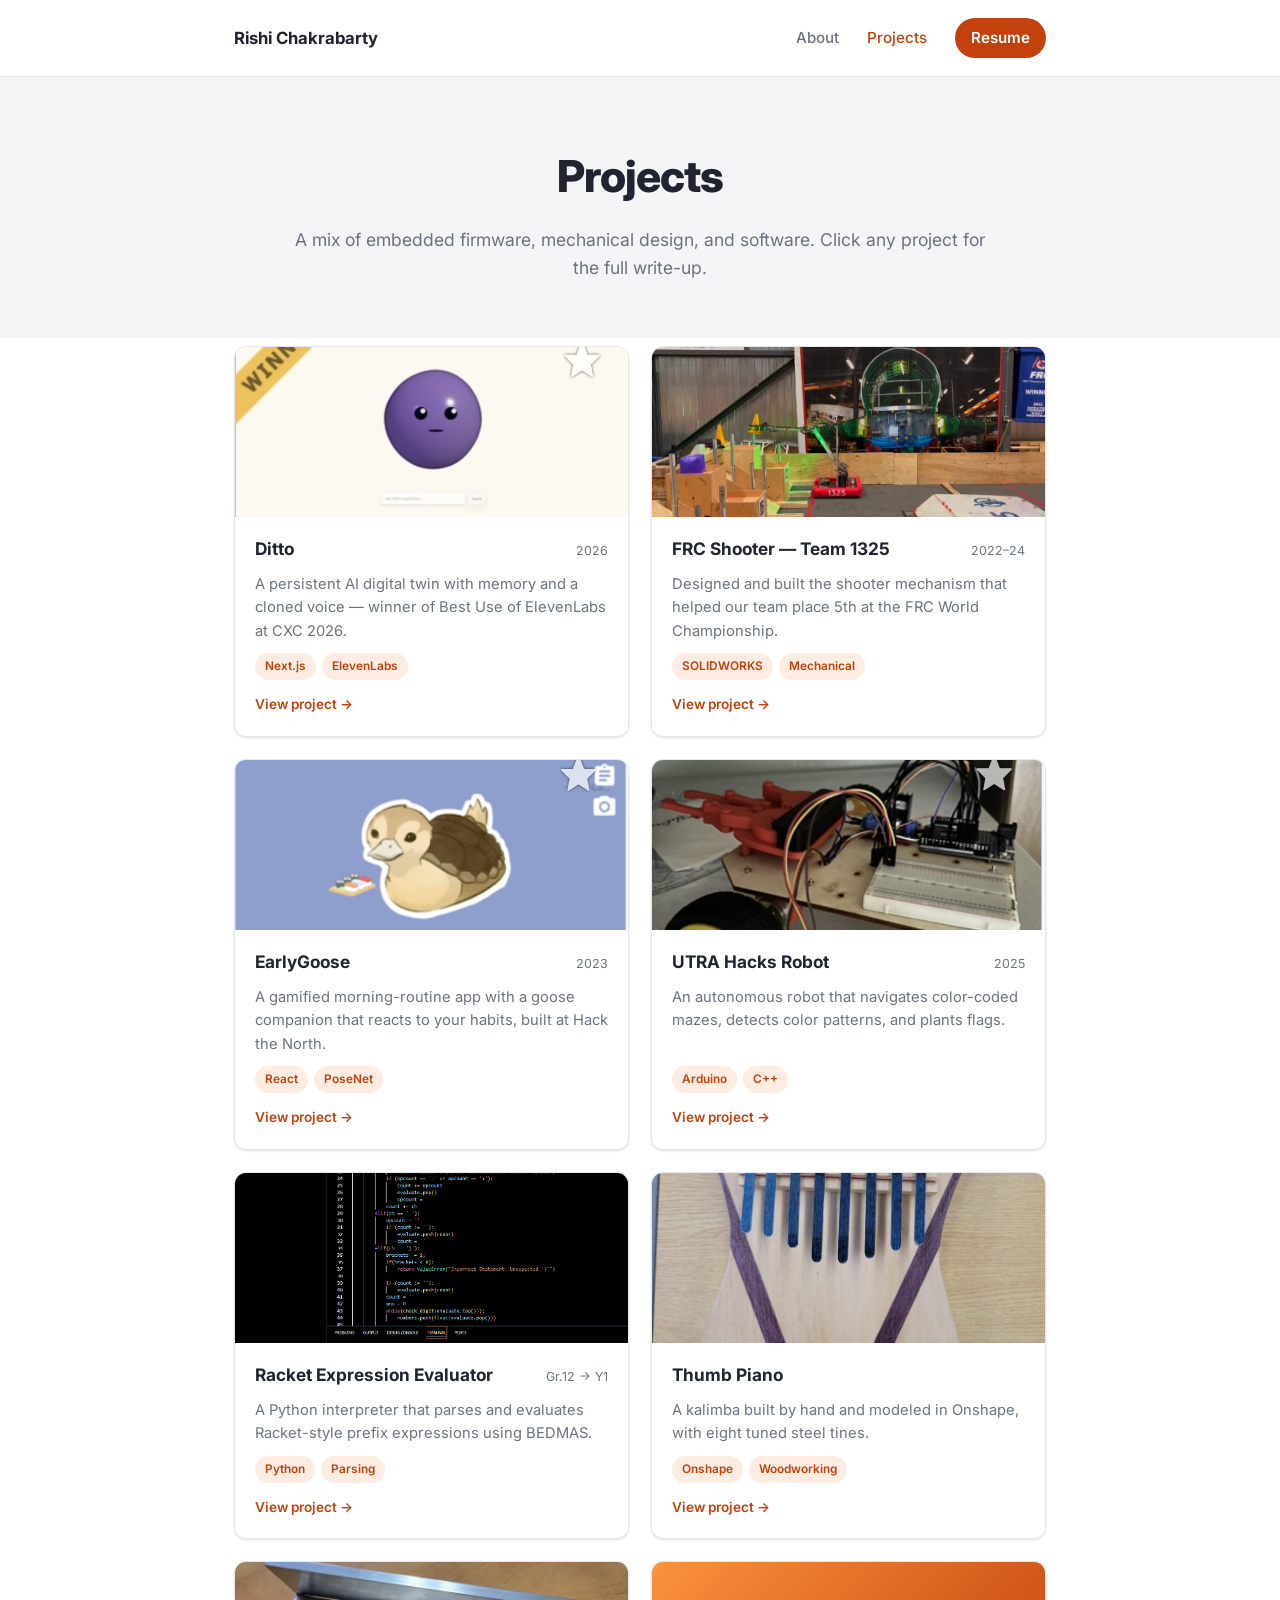
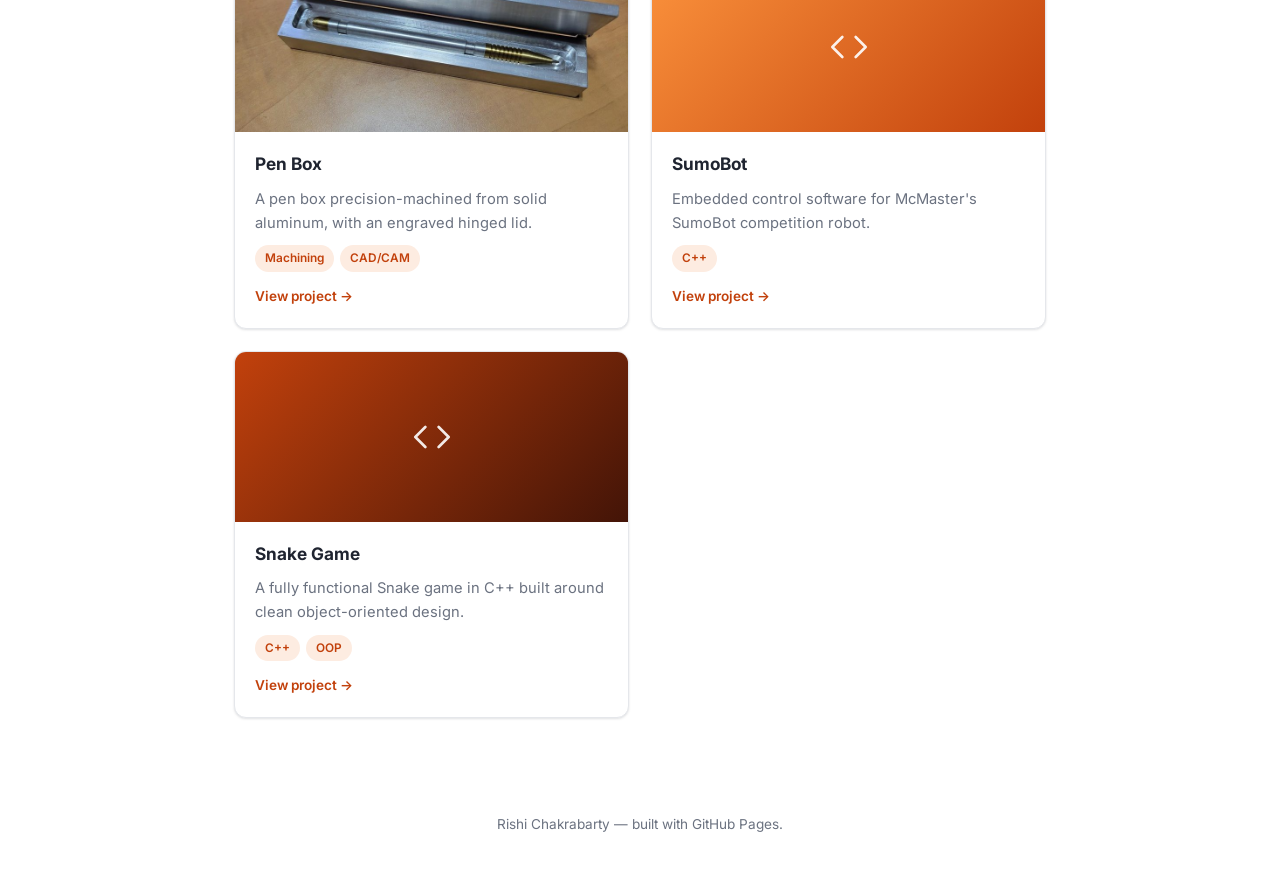
==== projects.html @ 75ee913a "Added files" ====
<!DOCTYPE html>
<html lang="en">
<head>
<meta charset="UTF-8">
<meta name="viewport" content="width=device-width, initial-scale=1.0">
<title>Rishi Chakrabarty — Projects</title>
<meta name="description" content="Selected projects by Rishi Chakrabarty spanning embedded firmware, robotics, and software.">
<link rel="preconnect" href="https://fonts.googleapis.com">
<link rel="preconnect" href="https://fonts.gstatic.com" crossorigin>
<link href="https://fonts.googleapis.com/css2?family=Inter:wght@400;500;600;700;800&display=swap" rel="stylesheet">
<link rel="stylesheet" href="style.css">
</head>
<body>

<header class="site-header">
  <div class="header-inner">
    <a href="index.html" class="wordmark">Rishi Chakrabarty</a>
    <nav class="site-nav">
      <a href="index.html" class="nav-link">About</a>
      <a href="projects.html" class="nav-link active">Projects</a>
      <!-- TODO: point this at your hosted resume link -->
      <a href="#" class="nav-link nav-resume">Resume</a>
    </nav>
  </div>
</header>

<section class="band page-head-band">
  <div class="wrap page-head">
    <h1>Projects</h1>
    <p>A mix of embedded firmware, mechanical design, and software. Click any project for the full write-up.</p>
  </div>
</section>

<div class="wrap">
  <div class="projects-grid">

    <div class="project-card" role="button" tabindex="0" onclick="openModal('ditto')" onkeydown="if(event.key==='Enter'||event.key===' '){event.preventDefault();openModal('ditto');}">
      <img class="card-cover" src="images/ditto-cover.jpg" alt="Ditto, an AI digital twin, shown as a purple avatar with a chat box.">
      <div class="card-body">
        <div class="card-head">
          <h3>Ditto</h3>
          <span class="card-dates">2026</span>
        </div>
        <p class="card-teaser">A persistent AI digital twin with memory and a cloned voice — winner of Best Use of ElevenLabs at CXC 2026.</p>
        <div class="card-tags"><span class="tag">Next.js</span><span class="tag">ElevenLabs</span></div>
        <span class="card-cta">View project →</span>
      </div>
    </div>

    <div class="project-card" role="button" tabindex="0" onclick="openModal('frc')" onkeydown="if(event.key==='Enter'||event.key===' '){event.preventDefault();openModal('frc');}">
      <img class="card-cover" src="images/frc-field.jpg" alt="Robot 1325 on the competition field.">
      <div class="card-body">
        <div class="card-head">
          <h3>FRC Shooter — Team 1325</h3>
          <span class="card-dates">2022–24</span>
        </div>
        <p class="card-teaser">Designed and built the shooter mechanism that helped our team place 5th at the FRC World Championship.</p>
        <div class="card-tags"><span class="tag">SOLIDWORKS</span><span class="tag">Mechanical</span></div>
        <span class="card-cta">View project →</span>
      </div>
    </div>

    <div class="project-card" role="button" tabindex="0" onclick="openModal('earlygoose')" onkeydown="if(event.key==='Enter'||event.key===' '){event.preventDefault();openModal('earlygoose');}">
      <img class="card-cover" src="images/earlygoose-cover.jpg" alt="EarlyGoose app mascot, an illustrated goose.">
      <div class="card-body">
        <div class="card-head">
          <h3>EarlyGoose</h3>
          <span class="card-dates">2023</span>
        </div>
        <p class="card-teaser">A gamified morning-routine app with a goose companion that reacts to your habits, built at Hack the North.</p>
        <div class="card-tags"><span class="tag">React</span><span class="tag">PoseNet</span></div>
        <span class="card-cta">View project →</span>
      </div>
    </div>

    <div class="project-card" role="button" tabindex="0" onclick="openModal('utra')" onkeydown="if(event.key==='Enter'||event.key===' '){event.preventDefault();openModal('utra');}">
      <img class="card-cover" src="images/utra-robot.jpg" alt="Autonomous robot with a claw mechanism, breadboard, and Arduino wired on a wooden chassis.">
      <div class="card-body">
        <div class="card-head">
          <h3>UTRA Hacks Robot</h3>
          <span class="card-dates">2025</span>
        </div>
        <p class="card-teaser">An autonomous robot that navigates color-coded mazes, detects color patterns, and plants flags.</p>
        <div class="card-tags"><span class="tag">Arduino</span><span class="tag">C++</span></div>
        <span class="card-cta">View project →</span>
      </div>
    </div>

    <div class="project-card" role="button" tabindex="0" onclick="openModal('racket')" onkeydown="if(event.key==='Enter'||event.key===' '){event.preventDefault();openModal('racket');}">
      <img class="card-cover" src="images/racket-code.png" alt="VS Code screenshot of the Racket expression evaluator.">
      <div class="card-body">
        <div class="card-head">
          <h3>Racket Expression Evaluator</h3>
          <span class="card-dates">Gr.12 → Y1</span>
        </div>
        <p class="card-teaser">A Python interpreter that parses and evaluates Racket-style prefix expressions using BEDMAS.</p>
        <div class="card-tags"><span class="tag">Python</span><span class="tag">Parsing</span></div>
        <span class="card-cta">View project →</span>
      </div>
    </div>

    <div class="project-card" role="button" tabindex="0" onclick="openModal('thumbpiano')" onkeydown="if(event.key==='Enter'||event.key===' '){event.preventDefault();openModal('thumbpiano');}">
      <img class="card-cover" src="images/thumb-piano.jpg" alt="Handmade wooden thumb piano with eight tuned steel tines.">
      <div class="card-body">
        <div class="card-head">
          <h3>Thumb Piano</h3>
        </div>
        <p class="card-teaser">A kalimba built by hand and modeled in Onshape, with eight tuned steel tines.</p>
        <div class="card-tags"><span class="tag">Onshape</span><span class="tag">Woodworking</span></div>
        <span class="card-cta">View project →</span>
      </div>
    </div>

    <div class="project-card" role="button" tabindex="0" onclick="openModal('penbox')" onkeydown="if(event.key==='Enter'||event.key===' '){event.preventDefault();openModal('penbox');}">
      <img class="card-cover" src="images/pen-box-1.jpg" alt="Precision-machined aluminum pen box holding a pen.">
      <div class="card-body">
        <div class="card-head">
          <h3>Pen Box</h3>
        </div>
        <p class="card-teaser">A pen box precision-machined from solid aluminum, with an engraved hinged lid.</p>
        <div class="card-tags"><span class="tag">Machining</span><span class="tag">CAD/CAM</span></div>
        <span class="card-cta">View project →</span>
      </div>
    </div>

    <div class="project-card" role="button" tabindex="0" onclick="openModal('sumobot')" onkeydown="if(event.key==='Enter'||event.key===' '){event.preventDefault();openModal('sumobot');}">
      <div class="card-cover-placeholder grad-2">
        <svg viewBox="0 0 24 24" fill="none" stroke="currentColor" stroke-width="1.6" stroke-linecap="round" stroke-linejoin="round"><polyline points="16 18 22 12 16 6"/><polyline points="8 6 2 12 8 18"/></svg>
      </div>
      <div class="card-body">
        <div class="card-head">
          <h3>SumoBot</h3>
        </div>
        <p class="card-teaser">Embedded control software for McMaster's SumoBot competition robot.</p>
        <div class="card-tags"><span class="tag">C++</span></div>
        <span class="card-cta">View project →</span>
      </div>
    </div>

    <div class="project-card" role="button" tabindex="0" onclick="openModal('snake')" onkeydown="if(event.key==='Enter'||event.key===' '){event.preventDefault();openModal('snake');}">
      <div class="card-cover-placeholder grad-3">
        <svg viewBox="0 0 24 24" fill="none" stroke="currentColor" stroke-width="1.6" stroke-linecap="round" stroke-linejoin="round"><polyline points="16 18 22 12 16 6"/><polyline points="8 6 2 12 8 18"/></svg>
      </div>
      <div class="card-body">
        <div class="card-head">
          <h3>Snake Game</h3>
        </div>
        <p class="card-teaser">A fully functional Snake game in C++ built around clean object-oriented design.</p>
        <div class="card-tags"><span class="tag">C++</span><span class="tag">OOP</span></div>
        <span class="card-cta">View project →</span>
      </div>
    </div>

  </div>
</div>

<footer class="site-footer">
  <div class="wrap">
    <p>Rishi Chakrabarty — built with GitHub Pages.</p>
  </div>
</footer>

<!-- ===================== Modals ===================== -->

<div class="modal-overlay" id="modal-ditto" onclick="if(event.target===this)closeModal('ditto')">
  <div class="modal-box" role="dialog" aria-modal="true" aria-labelledby="ditto-title">
    <button class="modal-close" onclick="closeModal('ditto')" aria-label="Close">
      <svg viewBox="0 0 24 24" fill="none" stroke="currentColor" stroke-width="2" stroke-linecap="round"><path d="M18 6 6 18M6 6l12 12"/></svg>
    </button>
    <div class="modal-cover single">
      <img src="images/ditto-cover.jpg" alt="Ditto's purple avatar interface with a chat box and feature buttons.">
    </div>
    <div class="modal-body">
      <div class="title-block">
        <h2 id="ditto-title">Ditto</h2>
        <span class="project-dates">CXC 2026 — AI Hackathon</span>
      </div>
      <div class="tag-row">
        <span class="tag">Next.js</span>
        <span class="tag">TypeScript</span>
        <span class="tag">Three.js</span>
        <span class="tag">ElevenLabs</span>
        <span class="tag">Solana</span>
      </div>
      <div class="project-body">
        <p>
          Ditto is a digital twin that's meant to think, remember, and speak like its user rather than
          like a generic chatbot. People build their twin through a personality quiz, ongoing diary
          entries that become long-term memory, and a short voice recording used to clone their voice —
          then can hold conversations with it the way they would with themselves.
        </p>
        <p>
          Our team of four built it with Next.js and TypeScript, with a Three.js avatar that lip-syncs
          to ElevenLabs-generated speech. Diary entries are embedded into a vector database for
          retrieval-augmented responses, and a hash-only verification layer on Solana confirms each
          twin's identity without storing personal data on-chain.
        </p>
        <p>The project won <strong>Best Use of ElevenLabs</strong> at CXC 2026.</p>
      </div>
      <div class="modal-links">
        <a href="https://github.com/Pumkinmarble/cxc2026" target="_blank" rel="noopener">GitHub ↗</a>
        <a href="https://devpost.com/software/ditto-fw1zob" target="_blank" rel="noopener">Devpost ↗</a>
      </div>
    </div>
  </div>
</div>

<div class="modal-overlay" id="modal-frc" onclick="if(event.target===this)closeModal('frc')">
  <div class="modal-box" role="dialog" aria-modal="true" aria-labelledby="frc-title">
    <button class="modal-close" onclick="closeModal('frc')" aria-label="Close">
      <svg viewBox="0 0 24 24" fill="none" stroke="currentColor" stroke-width="2" stroke-linecap="round"><path d="M18 6 6 18M6 6l12 12"/></svg>
    </button>
    <div class="modal-cover">
      <img src="images/shooter-cad-1.png" alt="Full SOLIDWORKS assembly of the FRC shooter on the robot chassis.">
      <img src="images/frc-field.jpg" alt="Robot 1325 on the competition field during a match.">
    </div>
    <div class="modal-body">
      <div class="title-block">
        <h2 id="frc-title">FRC Shooter — Team 1325</h2>
        <span class="project-dates">2022 – 2024</span>
      </div>
      <div class="tag-row">
        <span class="tag">SOLIDWORKS</span>
        <span class="tag">Mechanical design</span>
        <span class="tag">FRC regulations</span>
      </div>
      <div class="project-body">
        <p>
          For the 2024 FIRST Robotics Competition, I designed and built the shooter for our robot —
          the component responsible for our performance at the World Championship, where we ranked
          5th in our division. The design requirements were accuracy, consistency, speed, and
          reliability, with a mechanism that could adjust to different ranges and angles.
        </p>
        <p>
          I sketched and modeled the shooter in SOLIDWORKS, then selected lightweight, durable
          materials to keep it effective while staying within the competition's weight limits. Each
          prototype was tested against shooting distance, accuracy, and reload time, with that
          feedback feeding directly back into the next revision.
        </p>
      </div>
      <div class="modal-cover" style="margin-top:16px; border-radius: var(--radius-sm); overflow:hidden;">
        <img src="images/shooter-cad-2.png" alt="Close-up SOLIDWORKS render of the shooter's roller and gearing mechanism.">
        <img src="images/frc-team.jpg" alt="Team 1325 posing with their winner banner from the FIRST Ontario District Centennial College Event, 2024.">
      </div>
      <p class="modal-caption">Shooter CAD detail, and Team 1325 after winning the FIRST Ontario District Centennial College Event, 2024.</p>
    </div>
  </div>
</div>

<div class="modal-overlay" id="modal-earlygoose" onclick="if(event.target===this)closeModal('earlygoose')">
  <div class="modal-box" role="dialog" aria-modal="true" aria-labelledby="earlygoose-title">
    <button class="modal-close" onclick="closeModal('earlygoose')" aria-label="Close">
      <svg viewBox="0 0 24 24" fill="none" stroke="currentColor" stroke-width="2" stroke-linecap="round"><path d="M18 6 6 18M6 6l12 12"/></svg>
    </button>
    <div class="modal-cover single">
      <img src="images/earlygoose-cover.jpg" alt="EarlyGoose illustrated goose mascot on a purple background.">
    </div>
    <div class="modal-body">
      <div class="title-block">
        <h2 id="earlygoose-title">EarlyGoose</h2>
        <span class="project-dates">Hack the North 2023</span>
      </div>
      <div class="tag-row">
        <span class="tag">React</span>
        <span class="tag">Tailwind CSS</span>
        <span class="tag">PoseNet</span>
      </div>
      <div class="project-body">
        <p>
          EarlyGoose is a habit-building website built around an animated goose avatar that reacts to
          whether the user is actually keeping up with their morning routine. The idea grew out of
          wanting an alarm clock that gets people out of bed, and turned into a lighthearted, gamified
          take on habit tracking rather than a typical productivity app.
        </p>
        <p>
          Our team of four built it in React and Tailwind CSS over 36 hours, using PoseNet and
          TensorFlow to detect whether the user was still lying in bed. Most of the stack was new to
          us going in, learned on the fly over the course of the hackathon.
        </p>
      </div>
      <div class="modal-links">
        <a href="https://github.com/RickeyZh/hackthenorth2023" target="_blank" rel="noopener">GitHub ↗</a>
        <a href="https://devpost.com/software/early-goose" target="_blank" rel="noopener">Devpost ↗</a>
      </div>
    </div>
  </div>
</div>

<div class="modal-overlay" id="modal-utra" onclick="if(event.target===this)closeModal('utra')">
  <div class="modal-box" role="dialog" aria-modal="true" aria-labelledby="utra-title">
    <button class="modal-close" onclick="closeModal('utra')" aria-label="Close">
      <svg viewBox="0 0 24 24" fill="none" stroke="currentColor" stroke-width="2" stroke-linecap="round"><path d="M18 6 6 18M6 6l12 12"/></svg>
    </button>
    <div class="modal-cover single">
      <img src="images/utra-robot.jpg" alt="Autonomous robot with a claw mechanism, breadboard, and Arduino wired on a wooden chassis.">
    </div>
    <div class="modal-body">
      <div class="title-block">
        <h2 id="utra-title">UTRA Hacks Robot</h2>
        <span class="project-dates">UTRA Hacks 2025</span>
      </div>
      <div class="tag-row">
        <span class="tag">Arduino</span>
        <span class="tag">C++</span>
        <span class="tag">Embedded firmware</span>
      </div>
      <div class="project-body">
        <p>
          Built for UTRA Hacks 2025, this robot tackled three autonomous challenges: color detection
          and flag placement, maze navigation, and color pattern recognition. It ran on an Arduino Uno
          R4 with JGA25-370 gearmotors, an L298 motor driver, and a TCS34725 RGB color sensor, and
          completed all three challenge courses.
        </p>
        <p>
          I designed and developed the firmware control logic for the robot under strict real-time
          constraints, implementing embedded C++ drivers to interface the sensors, actuators, and
          microcontroller at the hardware level. Most of the debugging time went into timing issues,
          sensor noise, and non-deterministic behavior through iterative testing.
        </p>
      </div>
      <div class="modal-links">
        <a href="https://github.com/GkartheekC/UTRA-Hacks-Robot" target="_blank" rel="noopener">GitHub ↗</a>
        <a href="https://devpost.com/software/challenge-one" target="_blank" rel="noopener">Devpost ↗</a>
      </div>
    </div>
  </div>
</div>

<div class="modal-overlay" id="modal-racket" onclick="if(event.target===this)closeModal('racket')">
  <div class="modal-box" role="dialog" aria-modal="true" aria-labelledby="racket-title">
    <button class="modal-close" onclick="closeModal('racket')" aria-label="Close">
      <svg viewBox="0 0 24 24" fill="none" stroke="currentColor" stroke-width="2" stroke-linecap="round"><path d="M18 6 6 18M6 6l12 12"/></svg>
    </button>
    <div class="modal-cover single">
      <img src="images/racket-code.png" alt="VS Code screenshot showing the racket_calculator function and a terminal session evaluating Racket expressions.">
    </div>
    <div class="modal-body">
      <div class="title-block">
        <h2 id="racket-title">Racket Expression Evaluator</h2>
        <span class="project-dates">Grade 12 → First year</span>
      </div>
      <div class="tag-row">
        <span class="tag">Python</span>
        <span class="tag">Parsing</span>
        <span class="tag">Algorithms</span>
      </div>
      <div class="project-body">
        <p>
          A Python interpreter that reads and evaluates Racket-style expressions written in prefix
          notation. It started as my Grade 12 Computer Science project: a solver that applied BEDMAS
          order of operations to prefix expressions, with error-checking to catch invalid input and
          keep computations accurate. I later revisited it to implement the order of operations
          through recursive parsing and structured expression evaluation, and added more robust
          exception handling for malformed input and edge cases.
        </p>
      </div>
    </div>
  </div>
</div>

<div class="modal-overlay" id="modal-thumbpiano" onclick="if(event.target===this)closeModal('thumbpiano')">
  <div class="modal-box" role="dialog" aria-modal="true" aria-labelledby="thumbpiano-title">
    <button class="modal-close" onclick="closeModal('thumbpiano')" aria-label="Close">
      <svg viewBox="0 0 24 24" fill="none" stroke="currentColor" stroke-width="2" stroke-linecap="round"><path d="M18 6 6 18M6 6l12 12"/></svg>
    </button>
    <div class="modal-cover single">
      <img src="images/thumb-piano.jpg" alt="Handmade wooden thumb piano with eight tuned steel tines and a dark wood inlay.">
    </div>
    <div class="modal-body">
      <div class="title-block">
        <h2 id="thumbpiano-title">Thumb Piano</h2>
      </div>
      <div class="tag-row">
        <span class="tag">Onshape</span>
        <span class="tag">Woodworking</span>
        <span class="tag">CAD</span>
      </div>
      <div class="project-body">
        <p>
          A kalimba (thumb piano) modeled in Onshape and built by hand. The plywood body has a dark
          wood inlay running down the front, with eight tuned steel tines held in place by a bridge
          and pressure bar over a support rod — the mechanism that lets each tine be plucked and
          re-tuned by adjusting how far it extends.
        </p>
      </div>
      <div class="modal-links">
        <a href="https://cad.onshape.com/documents/c86ed0e3c5eb8801c652483e/w/1bd62ac3de7291c5beade4d7/e/148ca5f8b8be49d28a4d35ff" target="_blank" rel="noopener">Onshape model ↗</a>
      </div>
    </div>
  </div>
</div>

<div class="modal-overlay" id="modal-penbox" onclick="if(event.target===this)closeModal('penbox')">
  <div class="modal-box" role="dialog" aria-modal="true" aria-labelledby="penbox-title">
    <button class="modal-close" onclick="closeModal('penbox')" aria-label="Close">
      <svg viewBox="0 0 24 24" fill="none" stroke="currentColor" stroke-width="2" stroke-linecap="round"><path d="M18 6 6 18M6 6l12 12"/></svg>
    </button>
    <div class="modal-cover">
      <img src="images/pen-box-1.jpg" alt="Open aluminum pen box with a machined pen resting in a milled cavity.">
      <img src="images/pen-box-2.jpg" alt="Closed pen box with an engraved maple leaf and lettering on the lid.">
    </div>
    <div class="modal-body">
      <div class="title-block">
        <h2 id="penbox-title">Pen Box</h2>
      </div>
      <div class="tag-row">
        <span class="tag">Machining</span>
        <span class="tag">CAD/CAM</span>
        <span class="tag">Metalworking</span>
      </div>
      <div class="project-body">
        <p>
          A pen box precision-machined from a solid block of aluminum, with a hinged lid and an
          interior cavity milled to the exact shape of the pen it holds. The lid is engraved with a
          maple leaf and lettering, finished by hand after machining.
        </p>
      </div>
    </div>
  </div>
</div>

<div class="modal-overlay" id="modal-sumobot" onclick="if(event.target===this)closeModal('sumobot')">
  <div class="modal-box" role="dialog" aria-modal="true" aria-labelledby="sumobot-title">
    <button class="modal-close" onclick="closeModal('sumobot')" aria-label="Close">
      <svg viewBox="0 0 24 24" fill="none" stroke="currentColor" stroke-width="2" stroke-linecap="round"><path d="M18 6 6 18M6 6l12 12"/></svg>
    </button>
    <div class="modal-body" style="padding-top:34px;">
      <div class="title-block">
        <h2 id="sumobot-title">SumoBot</h2>
      </div>
      <div class="tag-row">
        <span class="tag">C++</span>
        <span class="tag">Embedded systems</span>
      </div>
      <div class="project-body">
        <ul style="margin:0; padding-left:1.2em; color:var(--text);">
          <li style="margin-bottom:8px;">Developed embedded control software for McMaster's SumoBot competition robot using C++ on microcontrollers.</li>
          <li style="margin-bottom:8px;">Implemented movement strategies, sensor-based decision making, and real-time control loops for autonomous behavior.</li>
          <li>Tested and refined software behavior through repeated hardware trials and competition-focused iteration.</li>
        </ul>
      </div>
    </div>
  </div>
</div>

<div class="modal-overlay" id="modal-snake" onclick="if(event.target===this)closeModal('snake')">
  <div class="modal-box" role="dialog" aria-modal="true" aria-labelledby="snake-title">
    <button class="modal-close" onclick="closeModal('snake')" aria-label="Close">
      <svg viewBox="0 0 24 24" fill="none" stroke="currentColor" stroke-width="2" stroke-linecap="round"><path d="M18 6 6 18M6 6l12 12"/></svg>
    </button>
    <div class="modal-body" style="padding-top:34px;">
      <div class="title-block">
        <h2 id="snake-title">Snake Game</h2>
      </div>
      <div class="tag-row">
        <span class="tag">C++</span>
        <span class="tag">Object-oriented programming</span>
      </div>
      <div class="project-body">
        <ul style="margin:0; padding-left:1.2em; color:var(--text);">
          <li style="margin-bottom:8px;">Built a fully functional Snake game in C++ using object-oriented programming principles.</li>
          <li style="margin-bottom:8px;">Applied OOP design to modularize game logic, manage dynamic memory safely, and separate concerns.</li>
          <li>Refactored the codebase to improve readability, performance, and overall game state management.</li>
        </ul>
      </div>
    </div>
  </div>
</div>

<script>
  function openModal(id) {
    var overlay = document.getElementById('modal-' + id);
    if (!overlay) return;
    overlay.classList.add('open');
    document.body.style.overflow = 'hidden';
  }
  function closeModal(id) {
    var overlay = document.getElementById('modal-' + id);
    if (!overlay) return;
    overlay.classList.remove('open');
    document.body.style.overflow = '';
  }
  document.addEventListener('keydown', function (e) {
    if (e.key === 'Escape') {
      document.querySelectorAll('.modal-overlay.open').forEach(function (o) {
        o.classList.remove('open');
      });
      document.body.style.overflow = '';
    }
  });
</script>

</body>
</html>
---- style.css ----
/* ============================================================
   Rishi Chakrabarty — Portfolio
   Standard portfolio template, built as a page: full-width
   alternating bands, a real hero moment, and a timeline —
   not a resume dumped into HTML.
   ============================================================ */

:root {
  --bg: #FFFFFF;
  --bg-tint: #F4F5F7;
  --surface: #FFFFFF;
  --text: #1F2430;
  --text-muted: #6B7280;
  --accent: #C2410C;
  --accent-dark: #9A3412;
  --accent-soft: #FDECE1;
  --border: #E5E7EB;
  --radius: 12px;
  --radius-sm: 8px;
  --shadow: 0 1px 3px rgba(15, 23, 42, 0.08), 0 1px 2px rgba(15, 23, 42, 0.05);
  --shadow-md: 0 8px 24px rgba(15, 23, 42, 0.10);

  --font: "Inter", -apple-system, BlinkMacSystemFont, "Segoe UI", Roboto, sans-serif;
  --measure: 65ch;
}

* { box-sizing: border-box; }
html { scroll-behavior: smooth; }

body {
  margin: 0;
  background: var(--bg);
  color: var(--text);
  font-family: var(--font);
  font-size: 16px;
  line-height: 1.6;
  -webkit-font-smoothing: antialiased;
}

@media (prefers-reduced-motion: reduce) {
  html { scroll-behavior: auto; }
  * { animation-duration: 0.001ms !important; transition-duration: 0.001ms !important; }
}

a { color: inherit; }
a:focus-visible, button:focus-visible { outline: 2px solid var(--accent); outline-offset: 3px; }
img { max-width: 100%; display: block; }

.wrap { max-width: 860px; margin: 0 auto; padding: 0 24px; }

.band { width: 100%; }
.band-tint { background: var(--bg-tint); }

/* ---------- Buttons ---------- */

.btn {
  display: inline-flex;
  align-items: center;
  gap: 8px;
  padding: 12px 22px;
  border-radius: 999px;
  font-weight: 600;
  font-size: 0.95rem;
  text-decoration: none;
  border: 1.5px solid transparent;
  cursor: pointer;
}

.btn svg { width: 18px; height: 18px; flex-shrink: 0; }

.btn-primary { background: var(--accent); color: #fff; box-shadow: var(--shadow); }
.btn-primary:hover { background: var(--accent-dark); }

.btn-outline { background: transparent; border-color: var(--border); color: var(--text); }
.btn-outline:hover { border-color: var(--accent); color: var(--accent); }

.btn-on-dark { background: #fff; color: var(--accent-dark); }
.btn-on-dark:hover { background: #FDECE1; }

.btn-outline-on-dark { background: transparent; border-color: rgba(255,255,255,0.45); color: #fff; }
.btn-outline-on-dark:hover { border-color: #fff; background: rgba(255,255,255,0.1); }

/* ---------- Header ---------- */

.site-header {
  background: rgba(255, 255, 255, 0.9);
  backdrop-filter: blur(8px);
  border-bottom: 1px solid var(--border);
  position: sticky;
  top: 0;
  z-index: 10;
}

.header-inner {
  max-width: 860px;
  margin: 0 auto;
  padding: 18px 24px;
  display: flex;
  align-items: center;
  justify-content: space-between;
  flex-wrap: wrap;
  gap: 10px 20px;
}

.wordmark { font-size: 1.05rem; font-weight: 700; text-decoration: none; color: var(--text); }

.site-nav { display: flex; align-items: center; gap: 28px; }

.nav-link { font-size: 0.95rem; font-weight: 500; text-decoration: none; color: var(--text-muted); }
.nav-link:hover { color: var(--text); }
.nav-link.active { color: var(--accent); }

.nav-resume {
  color: #fff;
  background: var(--accent);
  padding: 8px 16px;
  border-radius: 999px;
  font-weight: 600;
}
.nav-resume:hover { background: var(--accent-dark); color: #fff; }

/* ---------- Hero ---------- */

.hero-band {
  background:
    radial-gradient(ellipse 900px 500px at 50% -10%, var(--accent-soft), transparent),
    var(--bg);
}

.hero {
  padding: 76px 0 64px;
  text-align: center;
}

.avatar {
  width: 84px;
  height: 84px;
  border-radius: 50%;
  margin: 0 auto 26px;
  background: linear-gradient(135deg, var(--accent), var(--accent-dark));
  color: #fff;
  display: flex;
  align-items: center;
  justify-content: center;
  font-weight: 800;
  font-size: 1.8rem;
  letter-spacing: 0.02em;
  box-shadow: var(--shadow-md);
}

.hero-eyebrow {
  display: inline-block;
  color: var(--accent);
  background: var(--accent-soft);
  padding: 6px 14px;
  border-radius: 999px;
  font-size: 0.85rem;
  font-weight: 600;
  margin: 0 0 22px;
}

.hero h1 {
  font-size: clamp(2rem, 4.6vw, 3rem);
  line-height: 1.15;
  font-weight: 800;
  letter-spacing: -0.02em;
  margin: 0 auto 20px;
  max-width: 20ch;
}

.hero-sub {
  max-width: var(--measure);
  margin: 0 auto;
  color: var(--text-muted);
  font-size: 1.15rem;
}

.hero-actions {
  display: flex;
  gap: 14px;
  justify-content: center;
  margin-top: 32px;
  flex-wrap: wrap;
}

/* ---------- Section framing ---------- */

section.block { padding: 64px 0; }

.block-head { margin-bottom: 30px; text-align: center; }

.block-head h2 {
  font-size: 1.7rem;
  font-weight: 800;
  margin: 0;
  letter-spacing: -0.01em;
}

.block-head .block-sub {
  color: var(--text-muted);
  margin: 8px 0 0;
}

.lede { max-width: var(--measure); color: var(--text); }
.lede.centered { margin: 0 auto; text-align: center; }

/* ---------- CTA / contact band ---------- */

.cta-band {
  background: linear-gradient(135deg, var(--accent), var(--accent-dark));
  color: #fff;
}

.contact-block { padding: 68px 0; text-align: center; }
.contact-block h2 { font-size: 1.9rem; font-weight: 800; margin: 0 0 10px; }
.contact-block .lede { margin: 0 auto 30px; color: rgba(255,255,255,0.85); }

.cta-buttons { display: flex; gap: 14px; justify-content: center; flex-wrap: wrap; }

/* ---------- Site footer ---------- */

.site-footer { padding: 26px 0; color: var(--text-muted); font-size: 0.85rem; text-align: center; }

/* ---------- Projects page ---------- */

.page-head-band { background: var(--bg-tint); }

.page-head { padding: 64px 0 56px; text-align: center; }

.page-head h1 {
  font-size: clamp(2rem, 4vw, 2.75rem);
  font-weight: 800;
  letter-spacing: -0.02em;
  margin: 0 0 14px;
}

.page-head p { max-width: var(--measure); margin: 0 auto; color: var(--text-muted); font-size: 1.1rem; }

.projects-list { padding: 56px 0; display: grid; gap: 48px; }

.project-block {
  background: var(--surface);
  border: 1px solid var(--border);
  border-radius: var(--radius);
  box-shadow: var(--shadow-md);
  overflow: hidden;
}

.project-cover {
  display: grid;
  grid-template-columns: 1fr 1fr;
}

.project-cover.single { grid-template-columns: 1fr; }

.project-cover img {
  width: 100%;
  height: 220px;
  object-fit: cover;
  display: block;
}

.project-cover.single img { height: 340px; object-fit: contain; background: #0d1117; }

@media (max-width: 640px) {
  .project-cover { grid-template-columns: 1fr; }
  .project-cover img { height: 200px; }
}

.title-block {
  display: flex;
  justify-content: space-between;
  align-items: baseline;
  gap: 16px;
  flex-wrap: wrap;
  padding: 28px 28px 0;
}

.title-block h2 { font-size: 1.5rem; font-weight: 800; margin: 0; }
.title-block .project-dates { font-size: 0.85rem; color: var(--text-muted); white-space: nowrap; }

.tag-row { display: flex; flex-wrap: wrap; gap: 8px; padding: 14px 28px 0; }

.tag-row .tag {
  font-size: 0.78rem;
  font-weight: 600;
  color: var(--accent);
  background: var(--accent-soft);
  padding: 5px 12px;
  border-radius: 999px;
}

.project-body { padding: 18px 28px 30px; display: grid; gap: 16px; }
.project-body p { margin: 0; max-width: var(--measure); color: var(--text); }

.cover-caption {
  font-size: 0.8rem;
  color: var(--text-muted);
  padding: 10px 28px 0;
}

/* Minor projects */

.minor-projects { display: grid; grid-template-columns: repeat(3, 1fr); gap: 18px; }

.minor-card {
  background: var(--surface);
  border: 1px solid var(--border);
  border-top: 3px solid var(--accent);
  border-radius: var(--radius);
  box-shadow: var(--shadow);
  padding: 22px;
}

.minor-card h3 { font-size: 1.05rem; font-weight: 700; margin: 0 0 8px; }
.minor-stack { font-size: 0.78rem; font-weight: 600; color: var(--accent); margin: 0 0 14px; }
.minor-card ul { margin: 0; padding-left: 1.1em; font-size: 0.94rem; color: var(--text); }
.minor-card li { margin-bottom: 6px; }
.minor-card li:last-child { margin-bottom: 0; }

@media (max-width: 760px) { .minor-projects { grid-template-columns: 1fr; } }

/* ---------- Projects grid (mini blocks) ---------- */

.projects-grid {
  display: grid;
  grid-template-columns: repeat(2, 1fr);
  gap: 22px;
  padding: 8px 0 56px;
}

.project-card {
  background: var(--surface);
  border: 1px solid var(--border);
  border-radius: var(--radius);
  box-shadow: var(--shadow);
  overflow: hidden;
  cursor: pointer;
  text-align: left;
  display: flex;
  flex-direction: column;
  transition: transform 0.15s ease, box-shadow 0.15s ease;
}

.project-card:hover,
.project-card:focus-visible {
  transform: translateY(-3px);
  box-shadow: var(--shadow-md);
}

.card-cover {
  height: 170px;
  width: 100%;
  object-fit: cover;
  display: block;
  background: #0d1117;
}

.card-cover-placeholder {
  height: 170px;
  width: 100%;
  display: flex;
  align-items: center;
  justify-content: center;
}

.card-cover-placeholder svg { width: 40px; height: 40px; color: rgba(255,255,255,0.9); }

.grad-1 { background: linear-gradient(135deg, #EA580C, #9A3412); }
.grad-2 { background: linear-gradient(135deg, #FB923C, #C2410C); }
.grad-3 { background: linear-gradient(135deg, #C2410C, #431407); }

.card-body { padding: 18px 20px 20px; display: flex; flex-direction: column; gap: 10px; flex: 1; }

.card-head { display: flex; justify-content: space-between; align-items: baseline; gap: 10px; }
.card-head h3 { font-size: 1.08rem; font-weight: 700; margin: 0; }
.card-dates { font-size: 0.78rem; color: var(--text-muted); white-space: nowrap; }

.card-teaser { font-size: 0.92rem; color: var(--text-muted); margin: 0; flex: 1; }

.card-tags { display: flex; flex-wrap: wrap; gap: 6px; }
.card-tags .tag {
  font-size: 0.74rem;
  font-weight: 600;
  color: var(--accent);
  background: var(--accent-soft);
  padding: 4px 10px;
  border-radius: 999px;
}

.card-cta {
  font-size: 0.85rem;
  font-weight: 600;
  color: var(--accent);
  margin-top: 4px;
}

@media (max-width: 640px) {
  .projects-grid { grid-template-columns: 1fr; }
}

/* ---------- Project modal ---------- */

.modal-overlay {
  position: fixed;
  inset: 0;
  background: rgba(15, 23, 42, 0.6);
  display: flex;
  justify-content: center;
  align-items: flex-start;
  padding: 48px 20px;
  overflow-y: auto;
  z-index: 100;
  opacity: 0;
  pointer-events: none;
  transition: opacity 0.18s ease;
}

.modal-overlay.open { opacity: 1; pointer-events: auto; }

.modal-box {
  background: var(--surface);
  border-radius: var(--radius);
  max-width: 760px;
  width: 100%;
  overflow: hidden;
  box-shadow: 0 24px 64px rgba(15, 23, 42, 0.35);
  position: relative;
  transform: translateY(14px);
  transition: transform 0.18s ease;
}

.modal-overlay.open .modal-box { transform: translateY(0); }

.modal-close {
  position: absolute;
  top: 14px;
  right: 14px;
  width: 36px;
  height: 36px;
  border-radius: 50%;
  border: none;
  background: rgba(255,255,255,0.92);
  color: var(--text);
  display: flex;
  align-items: center;
  justify-content: center;
  cursor: pointer;
  box-shadow: var(--shadow);
  z-index: 2;
}

.modal-close:hover { background: #fff; }
.modal-close svg { width: 18px; height: 18px; }

.modal-cover { display: grid; grid-template-columns: 1fr 1fr; }
.modal-cover.single { grid-template-columns: 1fr; }
.modal-cover img { width: 100%; height: 210px; object-fit: cover; display: block; }
.modal-cover.single img { height: 320px; object-fit: contain; background: #0d1117; }

@media (max-width: 560px) {
  .modal-cover { grid-template-columns: 1fr; }
  .modal-cover img { height: 180px; }
}

.modal-body { padding: 26px 28px 30px; }
.modal-body .title-block { padding: 0 0 0; margin-bottom: 4px; }
.modal-body .tag-row { padding: 0 0 16px; }
.modal-body .project-body { padding: 0; }
.modal-caption { font-size: 0.8rem; color: var(--text-muted); padding: 10px 0 0; }

/* ---------- Modal links ---------- */

.modal-links { display: flex; gap: 10px; flex-wrap: wrap; margin-top: 4px; }

.modal-links a {
  font-size: 0.85rem;
  font-weight: 600;
  color: var(--accent);
  text-decoration: none;
  border: 1px solid var(--border);
  padding: 8px 14px;
  border-radius: 999px;
  display: inline-flex;
  align-items: center;
  gap: 6px;
}

.modal-links a:hover { border-color: var(--accent); background: var(--accent-soft); }
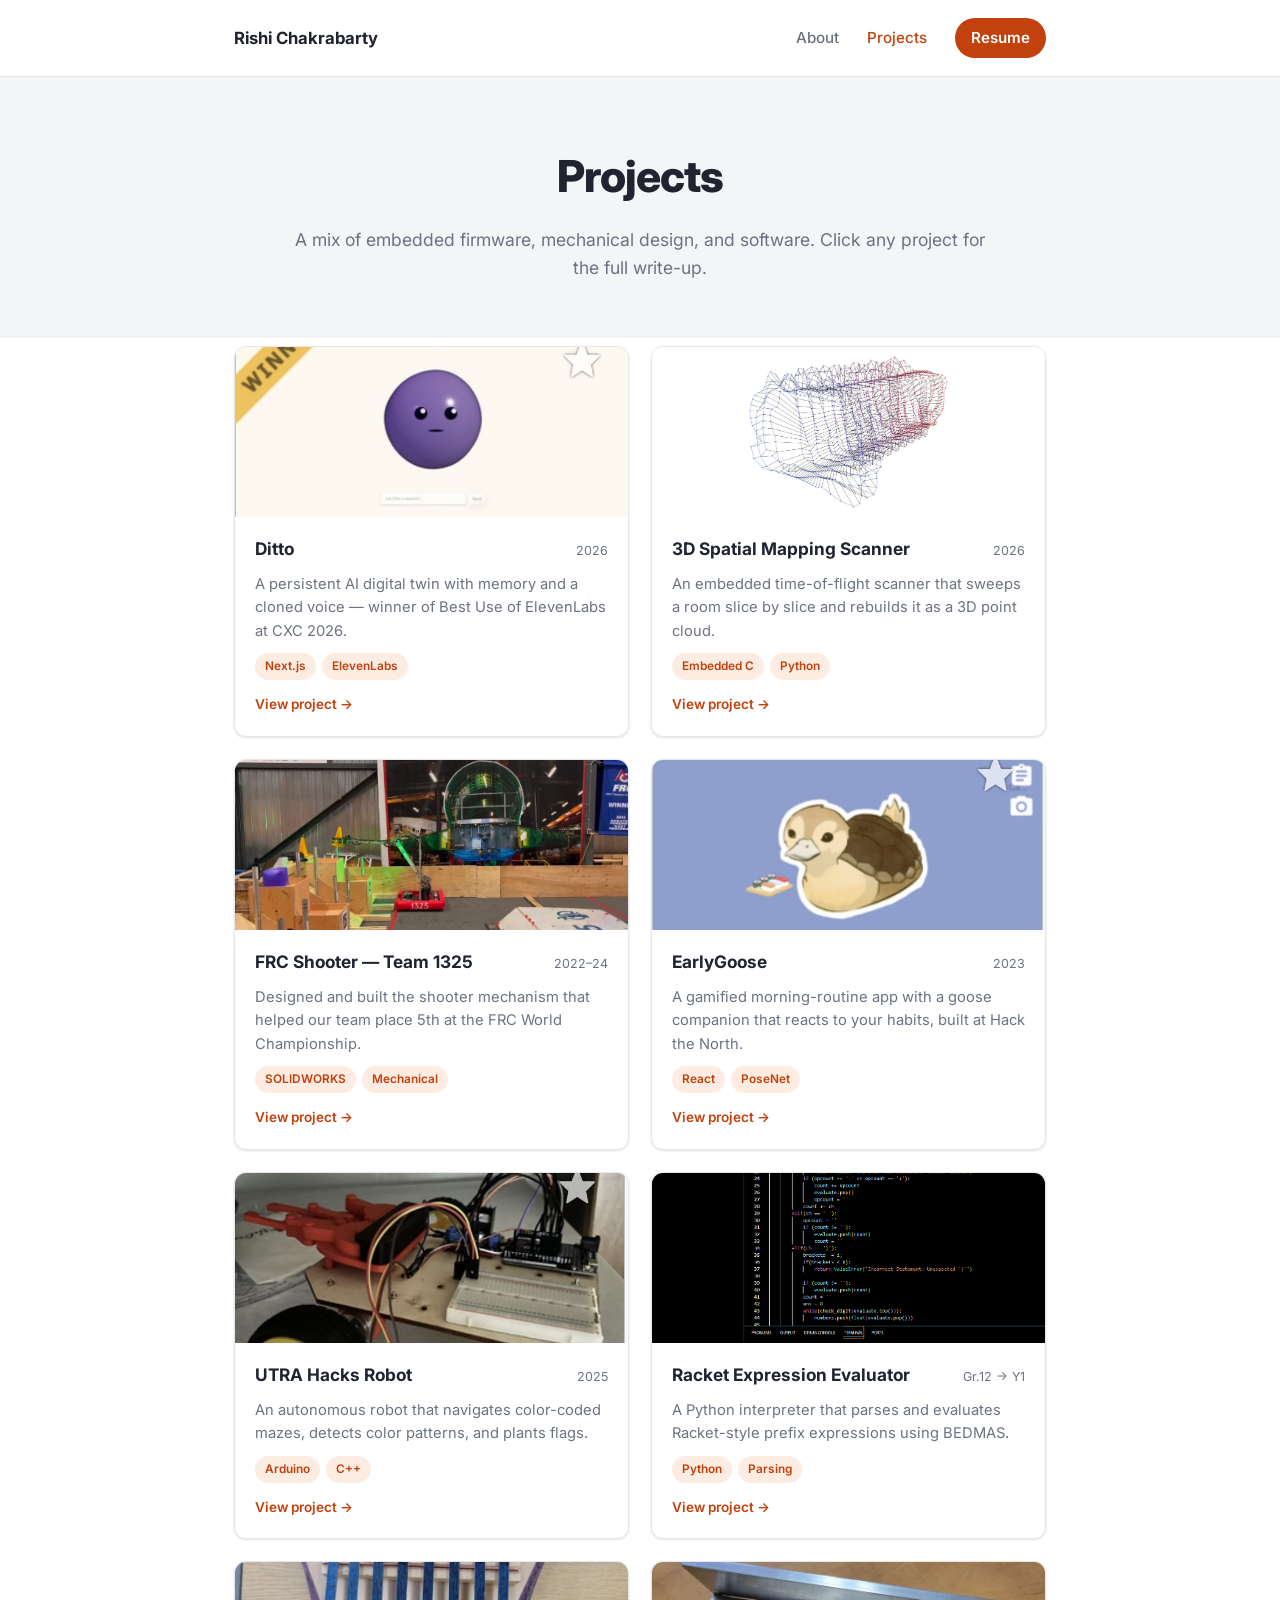
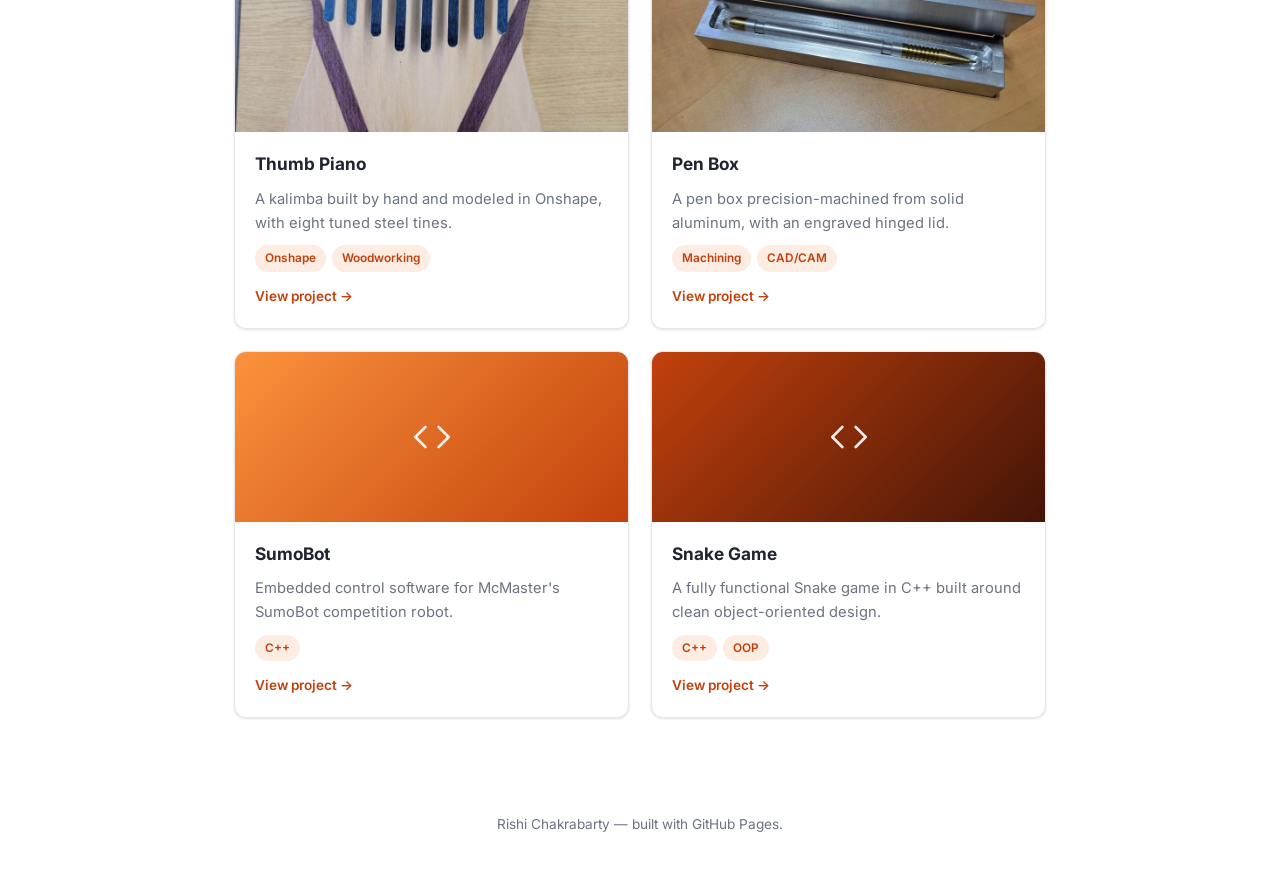
==== commit 5875b822: "project added" ====
--- a/projects.html
+++ b/projects.html
@@ -47,6 +47,19 @@
       </div>
     </div>
 
+    <div class="project-card" role="button" tabindex="0" onclick="openModal('scanner')" onkeydown="if(event.key==='Enter'||event.key===' '){event.preventDefault();openModal('scanner');}">
+      <img class="card-cover" style="object-fit:contain; background:#fff; padding:6px;" src="images/lidar-scan-iso.jpg" alt="3D wireframe point cloud of a hallway reconstructed by the scanner.">
+      <div class="card-body">
+        <div class="card-head">
+          <h3>3D Spatial Mapping Scanner</h3>
+          <span class="card-dates">2026</span>
+        </div>
+        <p class="card-teaser">An embedded time-of-flight scanner that sweeps a room slice by slice and rebuilds it as a 3D point cloud.</p>
+        <div class="card-tags"><span class="tag">Embedded C</span><span class="tag">Python</span></div>
+        <span class="card-cta">View project →</span>
+      </div>
+    </div>
+
     <div class="project-card" role="button" tabindex="0" onclick="openModal('frc')" onkeydown="if(event.key==='Enter'||event.key===' '){event.preventDefault();openModal('frc');}">
       <img class="card-cover" src="images/frc-field.jpg" alt="Robot 1325 on the competition field.">
       <div class="card-body">
@@ -201,6 +214,56 @@
         <a href="https://github.com/Pumkinmarble/cxc2026" target="_blank" rel="noopener">GitHub ↗</a>
         <a href="https://devpost.com/software/ditto-fw1zob" target="_blank" rel="noopener">Devpost ↗</a>
       </div>
+    </div>
+  </div>
+</div>
+
+<div class="modal-overlay" id="modal-scanner" onclick="if(event.target===this)closeModal('scanner')">
+  <div class="modal-box" role="dialog" aria-modal="true" aria-labelledby="scanner-title">
+    <button class="modal-close" onclick="closeModal('scanner')" aria-label="Close">
+      <svg viewBox="0 0 24 24" fill="none" stroke="currentColor" stroke-width="2" stroke-linecap="round"><path d="M18 6 6 18M6 6l12 12"/></svg>
+    </button>
+    <div class="modal-cover">
+      <img src="images/lidar-hardware.jpg" alt="The scanner hardware: a microcontroller, stepper motor and ToF sensor wired inside a cardboard enclosure.">
+      <img style="object-fit:contain; background:#fff; padding:6px;" src="images/lidar-scan-iso.jpg" alt="Isometric view of the 3D wireframe reconstruction of a hallway.">
+    </div>
+    <div class="modal-body">
+      <div class="title-block">
+        <h2 id="scanner-title">3D Spatial Mapping Scanner</h2>
+        <span class="project-dates">COMPENG 2DX3 — 2026</span>
+      </div>
+      <div class="tag-row">
+        <span class="tag">Embedded C</span>
+        <span class="tag">MSP432E401Y</span>
+        <span class="tag">I2C / UART</span>
+        <span class="tag">Python</span>
+        <span class="tag">Open3D</span>
+      </div>
+      <div class="project-body">
+        <p>
+          A low-cost embedded system that maps indoor spaces in 3D. A VL53L1X time-of-flight sensor
+          mounted on a stepper motor sweeps a full 360° in 64 steps, taking a distance reading every
+          5.625°. Moving the device forward between sweeps stacks those 2D slices into a 3D
+          representation of the space.
+        </p>
+        <p>
+          I wrote the firmware for the MSP432E401Y microcontroller: reading the sensor over I2C,
+          driving the stepper through a ULN2003 driver, push-button start and pause control, and
+          status LEDs for measurement, transmission and motor state. Everything runs on polling so
+          each reading lines up with a known motor angle. Measurements stream to a PC over UART at
+          115,200 baud, where a Python script converts them from polar to Cartesian coordinates and
+          renders the point cloud with Open3D.
+        </p>
+        <p>
+          For the final scan I captured 30 slices spaced 30 mm apart along a campus hallway, and the
+          reconstruction matched the shape of the real space.
+        </p>
+      </div>
+      <div class="modal-cover" style="margin-top:16px; border-radius: var(--radius-sm); overflow:hidden;">
+        <img src="images/lidar-hallway.jpg" alt="The campus hallway that was scanned.">
+        <img style="object-fit:contain; background:#fff; padding:6px;" src="images/lidar-scan-front.jpg" alt="Front view of the 3D reconstruction, looking down the scanned hallway.">
+      </div>
+      <p class="modal-caption">The hallway that was scanned, and the front view of its reconstruction.</p>
     </div>
   </div>
 </div>
